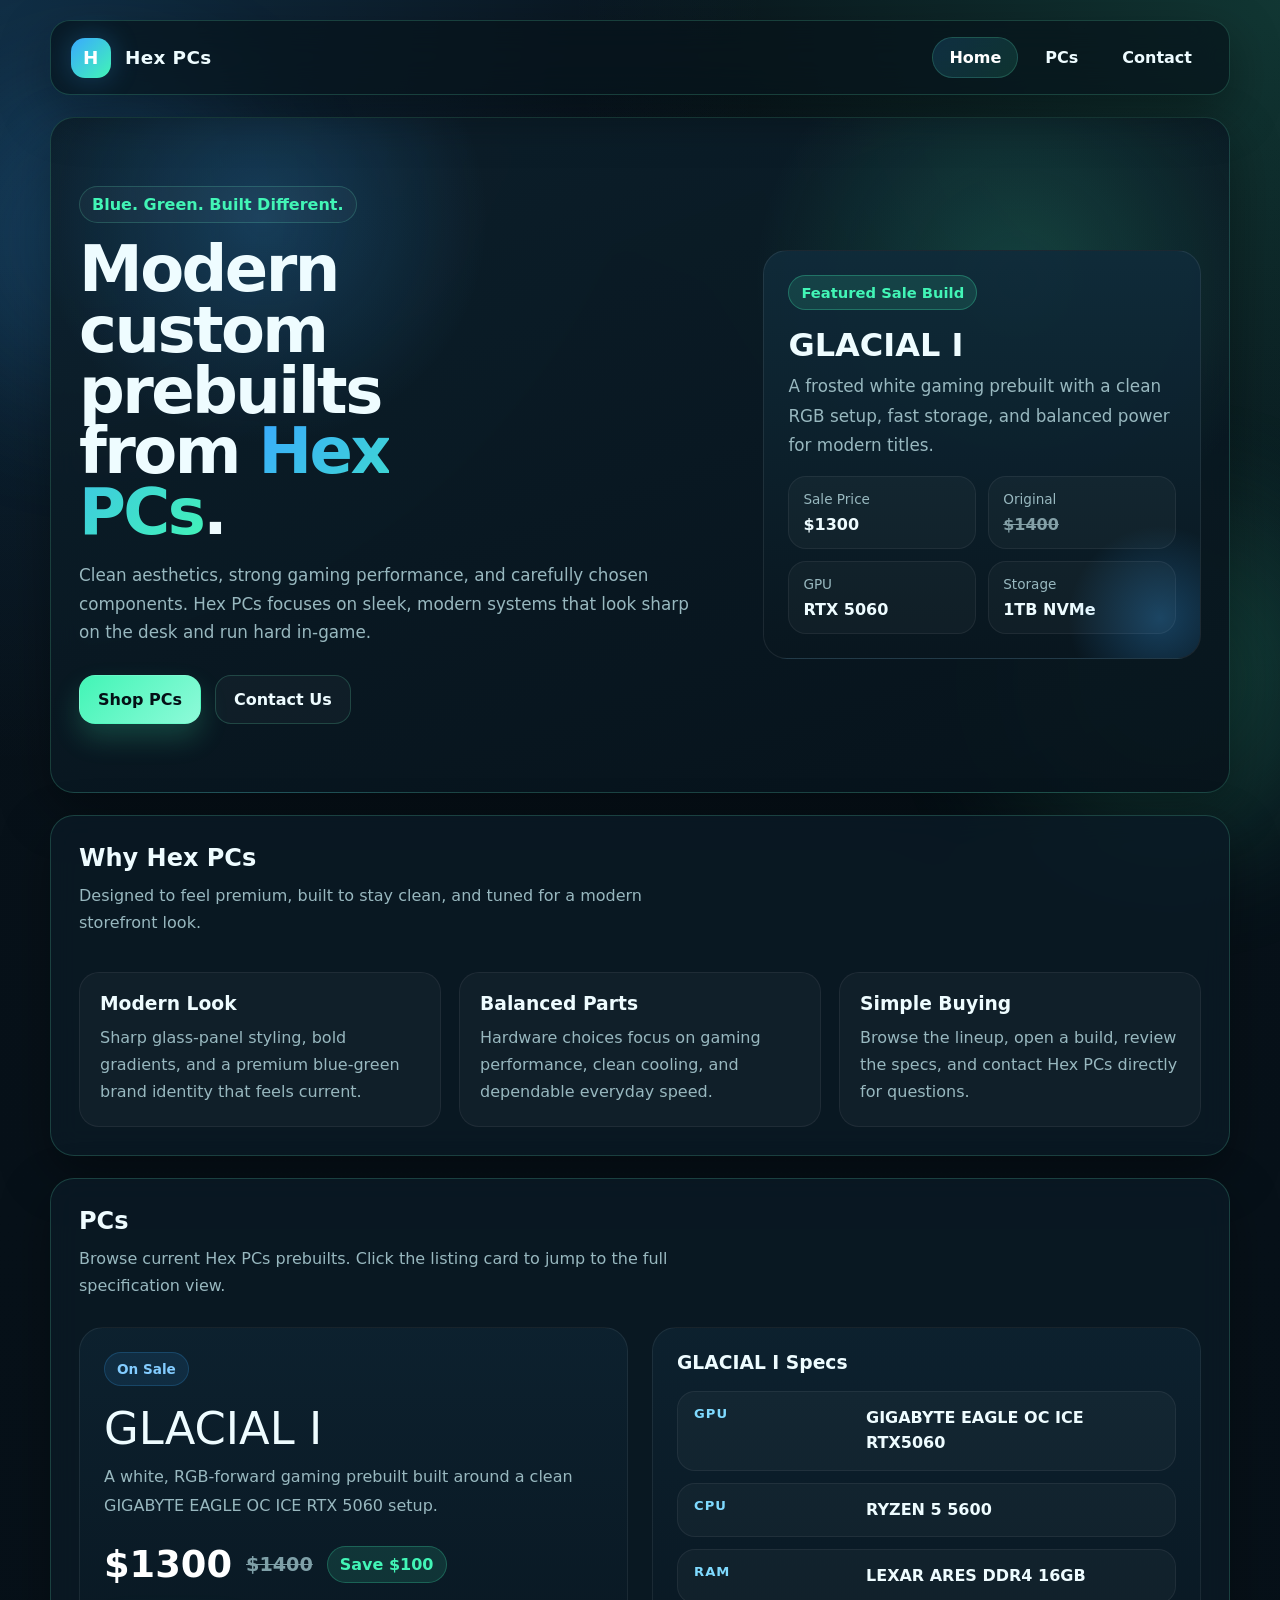
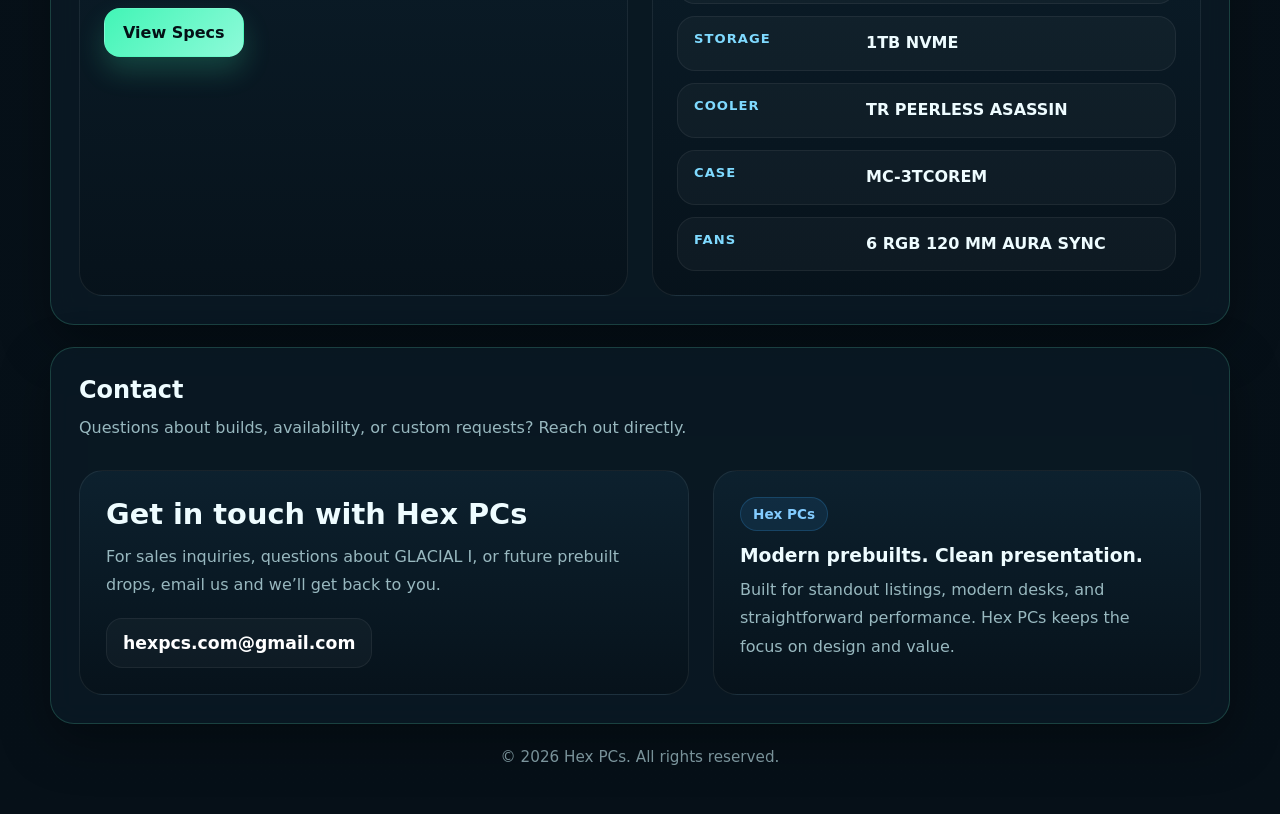
==== index.html @ e0c4b0c6 "Rename hexpcs-website.html to index.html" ====
<!DOCTYPE html>
<html lang="en">
<head>
  <meta charset="UTF-8" />
  <meta name="viewport" content="width=device-width, initial-scale=1.0" />
  <title>Hex PCs</title>
  <style>
    :root {
      --bg: #07131b;
      --bg-2: #0b1f2b;
      --panel: rgba(10, 26, 37, 0.82);
      --panel-2: rgba(12, 35, 48, 0.92);
      --line: rgba(104, 255, 197, 0.18);
      --text: #eefcff;
      --muted: #98b8bf;
      --blue: #39a9ff;
      --green: #42f5b6;
      --blue-2: #1e6fff;
      --shadow: 0 18px 50px rgba(0, 0, 0, 0.35);
      --radius: 24px;
    }

    * { box-sizing: border-box; }
    html { scroll-behavior: smooth; }
    body {
      margin: 0;
      font-family: Inter, ui-sans-serif, system-ui, -apple-system, BlinkMacSystemFont, "Segoe UI", sans-serif;
      background:
        radial-gradient(circle at top left, rgba(57,169,255,0.18), transparent 28%),
        radial-gradient(circle at top right, rgba(66,245,182,0.16), transparent 26%),
        linear-gradient(180deg, #08121a 0%, #061018 100%);
      color: var(--text);
      min-height: 100vh;
    }

    .orb {
      position: fixed;
      inset: auto;
      width: 320px;
      height: 320px;
      border-radius: 50%;
      filter: blur(70px);
      opacity: .18;
      pointer-events: none;
      z-index: 0;
    }
    .orb.one { top: 80px; left: -60px; background: var(--blue); }
    .orb.two { bottom: 60px; right: -50px; background: var(--green); }

    .shell {
      position: relative;
      z-index: 1;
      width: min(1180px, calc(100% - 32px));
      margin: 20px auto 40px;
    }

    .navbar {
      display: flex;
      align-items: center;
      justify-content: space-between;
      gap: 16px;
      padding: 16px 20px;
      border: 1px solid var(--line);
      background: rgba(7, 19, 27, 0.7);
      backdrop-filter: blur(16px);
      border-radius: 20px;
      box-shadow: var(--shadow);
      position: sticky;
      top: 16px;
      z-index: 5;
    }

    .brand {
      display: flex;
      align-items: center;
      gap: 14px;
      font-weight: 800;
      letter-spacing: 0.02em;
      font-size: 1.15rem;
    }

    .brand-badge {
      width: 40px;
      height: 40px;
      border-radius: 14px;
      display: grid;
      place-items: center;
      font-weight: 900;
      color: white;
      background: linear-gradient(135deg, var(--blue), var(--green));
      box-shadow: 0 0 28px rgba(57,169,255,0.28);
    }

    .nav-links {
      display: flex;
      gap: 10px;
      flex-wrap: wrap;
    }

    .nav-links a {
      text-decoration: none;
      color: var(--text);
      padding: 10px 16px;
      border-radius: 999px;
      border: 1px solid transparent;
      transition: .2s ease;
      font-weight: 600;
    }

    .nav-links a:hover,
    .nav-links a.active {
      background: linear-gradient(135deg, rgba(57,169,255,.16), rgba(66,245,182,.12));
      border-color: var(--line);
      color: white;
    }

    section {
      scroll-margin-top: 100px;
      margin-top: 22px;
      border: 1px solid var(--line);
      background: var(--panel);
      backdrop-filter: blur(14px);
      border-radius: var(--radius);
      box-shadow: var(--shadow);
      overflow: hidden;
    }

    .hero {
      position: relative;
      padding: 68px 28px;
      background:
        radial-gradient(circle at 18% 15%, rgba(57,169,255,0.22), transparent 20%),
        radial-gradient(circle at 82% 24%, rgba(66,245,182,0.18), transparent 24%),
        linear-gradient(160deg, rgba(13, 32, 44, 0.9), rgba(7, 19, 27, 0.92));
    }

    .hero-grid {
      display: grid;
      grid-template-columns: 1.2fr .8fr;
      gap: 28px;
      align-items: center;
    }

    .eyebrow {
      display: inline-flex;
      align-items: center;
      gap: 8px;
      padding: 8px 12px;
      border: 1px solid var(--line);
      border-radius: 999px;
      color: var(--green);
      font-weight: 700;
      background: rgba(255,255,255,0.03);
      margin-bottom: 16px;
    }

    h1, h2, h3 { margin: 0; }

    .hero h1 {
      font-size: clamp(2.3rem, 5vw, 4.6rem);
      line-height: 0.95;
      letter-spacing: -0.04em;
      max-width: 10ch;
    }

    .hero h1 span {
      background: linear-gradient(135deg, var(--blue), var(--green));
      -webkit-background-clip: text;
      -webkit-text-fill-color: transparent;
      background-clip: text;
      color: transparent;
    }

    .hero p {
      color: var(--muted);
      font-size: 1.05rem;
      line-height: 1.7;
      max-width: 58ch;
      margin: 18px 0 28px;
    }

    .hero-actions {
      display: flex;
      gap: 14px;
      flex-wrap: wrap;
    }

    .btn {
      display: inline-flex;
      align-items: center;
      justify-content: center;
      gap: 10px;
      text-decoration: none;
      font-weight: 700;
      border-radius: 16px;
      padding: 14px 18px;
      transition: transform .18s ease, box-shadow .18s ease, opacity .18s ease;
      border: 1px solid var(--line);
    }

    .btn:hover { transform: translateY(-2px); }
    .btn-primary {
      color: #041016;
      background: linear-gradient(135deg, var(--green), #8efad9);
      box-shadow: 0 14px 28px rgba(66,245,182,0.2);
    }
    .btn-secondary {
      color: var(--text);
      background: rgba(255,255,255,0.03);
    }

    .hero-card {
      position: relative;
      padding: 24px;
      border-radius: 24px;
      background: linear-gradient(180deg, rgba(16, 43, 58, 0.95), rgba(9, 22, 31, 0.95));
      border: 1px solid rgba(255,255,255,0.08);
      min-height: 330px;
      display: flex;
      flex-direction: column;
      justify-content: space-between;
      overflow: hidden;
    }

    .hero-card::before {
      content: "";
      position: absolute;
      inset: auto -60px -60px auto;
      width: 200px;
      height: 200px;
      border-radius: 50%;
      background: radial-gradient(circle, rgba(57,169,255,0.28), transparent 65%);
    }

    .price-chip {
      display: inline-flex;
      align-self: flex-start;
      padding: 8px 12px;
      border-radius: 999px;
      background: rgba(66,245,182,0.12);
      border: 1px solid rgba(66,245,182,0.28);
      color: var(--green);
      font-weight: 800;
      font-size: .92rem;
    }

    .stat-grid {
      display: grid;
      grid-template-columns: repeat(2, minmax(0, 1fr));
      gap: 12px;
      margin-top: 16px;
    }

    .stat {
      padding: 14px;
      border-radius: 18px;
      background: rgba(255,255,255,0.03);
      border: 1px solid rgba(255,255,255,0.06);
    }

    .stat-label {
      color: var(--muted);
      font-size: .85rem;
      margin-bottom: 8px;
    }

    .stat-value {
      font-size: 1rem;
      font-weight: 800;
    }

    .section-head {
      display: flex;
      align-items: end;
      justify-content: space-between;
      gap: 16px;
      padding: 28px 28px 0;
    }

    .section-head p {
      color: var(--muted);
      margin: 10px 0 0;
      max-width: 60ch;
      line-height: 1.7;
    }

    .content-pad { padding: 28px; }

    .cards {
      display: grid;
      grid-template-columns: repeat(3, minmax(0, 1fr));
      gap: 18px;
      margin-top: 8px;
    }

    .mini-card {
      padding: 20px;
      border-radius: 20px;
      background: rgba(255,255,255,0.03);
      border: 1px solid rgba(255,255,255,0.06);
    }

    .mini-card h3 { margin-bottom: 10px; }
    .mini-card p { margin: 0; color: var(--muted); line-height: 1.7; }

    .product-grid {
      display: grid;
      grid-template-columns: 1fr 1fr;
      gap: 24px;
      align-items: stretch;
    }

    .product-card,
    .detail-card {
      border-radius: 24px;
      padding: 24px;
      background: linear-gradient(180deg, rgba(13, 34, 47, 0.96), rgba(7, 19, 27, 0.96));
      border: 1px solid rgba(255,255,255,0.07);
      min-height: 100%;
    }

    .tag {
      display: inline-flex;
      align-items: center;
      gap: 8px;
      padding: 8px 12px;
      background: rgba(57,169,255,.1);
      color: #83ccff;
      border: 1px solid rgba(57,169,255,.2);
      border-radius: 999px;
      font-size: .85rem;
      font-weight: 700;
      margin-bottom: 16px;
    }

    .product-name {
      font-size: clamp(1.8rem, 4vw, 2.8rem);
      margin-bottom: 8px;
    }

    .price-row {
      display: flex;
      align-items: center;
      gap: 14px;
      margin: 18px 0 22px;
      flex-wrap: wrap;
    }

    .sale-price {
      font-size: 2.3rem;
      font-weight: 900;
      color: white;
    }

    .old-price {
      color: #7fa0a8;
      text-decoration: line-through;
      font-size: 1.2rem;
      font-weight: 700;
    }

    .save-pill {
      padding: 8px 12px;
      border-radius: 999px;
      background: rgba(66,245,182,0.12);
      color: var(--green);
      font-weight: 800;
      border: 1px solid rgba(66,245,182,0.24);
    }

    .product-copy {
      color: var(--muted);
      line-height: 1.8;
      margin: 0 0 22px;
    }

    .detail-card h3 { margin-bottom: 18px; }

    .spec-list {
      list-style: none;
      margin: 0;
      padding: 0;
      display: grid;
      gap: 12px;
    }

    .spec-list li {
      display: grid;
      grid-template-columns: 160px 1fr;
      gap: 12px;
      padding: 14px 16px;
      border-radius: 18px;
      background: rgba(255,255,255,0.03);
      border: 1px solid rgba(255,255,255,0.06);
      align-items: start;
    }

    .spec-key {
      font-size: .82rem;
      font-weight: 800;
      letter-spacing: .08em;
      text-transform: uppercase;
      color: #7fdaff;
    }

    .spec-value {
      font-weight: 700;
      line-height: 1.55;
    }

    .contact-wrap {
      display: grid;
      grid-template-columns: 1fr .8fr;
      gap: 24px;
      align-items: stretch;
    }

    .contact-box,
    .contact-card {
      padding: 26px;
      border-radius: 24px;
      background: linear-gradient(180deg, rgba(13, 34, 47, 0.96), rgba(7, 19, 27, 0.96));
      border: 1px solid rgba(255,255,255,0.07);
    }

    .email-link {
      display: inline-flex;
      align-items: center;
      gap: 12px;
      margin-top: 18px;
      text-decoration: none;
      color: white;
      font-size: 1.08rem;
      font-weight: 800;
      padding: 14px 16px;
      border-radius: 16px;
      background: rgba(255,255,255,0.03);
      border: 1px solid rgba(255,255,255,0.06);
    }

    .footer {
      text-align: center;
      color: #86a2aa;
      padding: 24px 8px 8px;
      font-size: .95rem;
    }

    @media (max-width: 920px) {
      .hero-grid,
      .product-grid,
      .contact-wrap,
      .cards {
        grid-template-columns: 1fr;
      }
      .spec-list li { grid-template-columns: 1fr; }
    }

    @media (max-width: 640px) {
      .shell { width: min(100% - 20px, 1180px); }
      .navbar { padding: 14px; }
      .hero, .content-pad { padding: 22px; }
      .section-head { padding: 22px 22px 0; }
      .hero h1 { max-width: none; }
      .sale-price { font-size: 2rem; }
      .nav-links { width: 100%; }
    }
  </style>
</head>
<body>
  <div class="orb one"></div>
  <div class="orb two"></div>

  <div class="shell">
    <nav class="navbar">
      <div class="brand">
        <div class="brand-badge">H</div>
        <div>Hex PCs</div>
      </div>
      <div class="nav-links">
        <a href="#home" class="active">Home</a>
        <a href="#pcs">PCs</a>
        <a href="#contact">Contact</a>
      </div>
    </nav>

    <section id="home" class="hero">
      <div class="hero-grid">
        <div>
          <div class="eyebrow">Blue. Green. Built Different.</div>
          <h1>Modern custom prebuilts from <span>Hex PCs</span>.</h1>
          <p>
            Clean aesthetics, strong gaming performance, and carefully chosen components.
            Hex PCs focuses on sleek, modern systems that look sharp on the desk and run hard in-game.
          </p>
          <div class="hero-actions">
            <a class="btn btn-primary" href="#pcs">Shop PCs</a>
            <a class="btn btn-secondary" href="#contact">Contact Us</a>
          </div>
        </div>

        <div class="hero-card">
          <div>
            <div class="price-chip">Featured Sale Build</div>
            <h2 style="font-size: 2rem; margin: 16px 0 8px;">GLACIAL I</h2>
            <p style="margin:0; color: var(--muted); line-height: 1.75;">
              A frosted white gaming prebuilt with a clean RGB setup, fast storage, and balanced power for modern titles.
            </p>
          </div>
          <div>
            <div class="stat-grid">
              <div class="stat">
                <div class="stat-label">Sale Price</div>
                <div class="stat-value">$1300</div>
              </div>
              <div class="stat">
                <div class="stat-label">Original</div>
                <div class="stat-value" style="text-decoration: line-through; color: #84a0a7;">$1400</div>
              </div>
              <div class="stat">
                <div class="stat-label">GPU</div>
                <div class="stat-value">RTX 5060</div>
              </div>
              <div class="stat">
                <div class="stat-label">Storage</div>
                <div class="stat-value">1TB NVMe</div>
              </div>
            </div>
          </div>
        </div>
      </div>
    </section>

    <section>
      <div class="section-head">
        <div>
          <h2>Why Hex PCs</h2>
          <p>Designed to feel premium, built to stay clean, and tuned for a modern storefront look.</p>
        </div>
      </div>
      <div class="content-pad">
        <div class="cards">
          <div class="mini-card">
            <h3>Modern Look</h3>
            <p>Sharp glass-panel styling, bold gradients, and a premium blue-green brand identity that feels current.</p>
          </div>
          <div class="mini-card">
            <h3>Balanced Parts</h3>
            <p>Hardware choices focus on gaming performance, clean cooling, and dependable everyday speed.</p>
          </div>
          <div class="mini-card">
            <h3>Simple Buying</h3>
            <p>Browse the lineup, open a build, review the specs, and contact Hex PCs directly for questions.</p>
          </div>
        </div>
      </div>
    </section>

    <section id="pcs">
      <div class="section-head">
        <div>
          <h2>PCs</h2>
          <p>Browse current Hex PCs prebuilts. Click the listing card to jump to the full specification view.</p>
        </div>
      </div>
      <div class="content-pad">
        <div class="product-grid">
          <div class="product-card">
            <div class="tag">On Sale</div>
            <div class="product-name">GLACIAL I</div>
            <p class="product-copy">
              A white, RGB-forward gaming prebuilt built around a clean GIGABYTE EAGLE OC ICE RTX 5060 setup.
            </p>
            <div class="price-row">
              <div class="sale-price">$1300</div>
              <div class="old-price">$1400</div>
              <div class="save-pill">Save $100</div>
            </div>
            <a class="btn btn-primary" href="#glacial-specs">View Specs</a>
          </div>

          <div class="detail-card" id="glacial-specs">
            <h3>GLACIAL I Specs</h3>
            <ul class="spec-list">
              <li>
                <div class="spec-key">GPU</div>
                <div class="spec-value">GIGABYTE EAGLE OC ICE RTX5060</div>
              </li>
              <li>
                <div class="spec-key">CPU</div>
                <div class="spec-value">RYZEN 5 5600</div>
              </li>
              <li>
                <div class="spec-key">RAM</div>
                <div class="spec-value">LEXAR ARES DDR4 16GB</div>
              </li>
              <li>
                <div class="spec-key">Storage</div>
                <div class="spec-value">1TB NVME</div>
              </li>
              <li>
                <div class="spec-key">Cooler</div>
                <div class="spec-value">TR PEERLESS ASASSIN</div>
              </li>
              <li>
                <div class="spec-key">Case</div>
                <div class="spec-value">MC-3TCOREM</div>
              </li>
              <li>
                <div class="spec-key">Fans</div>
                <div class="spec-value">6 RGB 120 MM AURA SYNC</div>
              </li>
            </ul>
          </div>
        </div>
      </div>
    </section>

    <section id="contact">
      <div class="section-head">
        <div>
          <h2>Contact</h2>
          <p>Questions about builds, availability, or custom requests? Reach out directly.</p>
        </div>
      </div>
      <div class="content-pad">
        <div class="contact-wrap">
          <div class="contact-box">
            <h3 style="font-size: 1.8rem; margin-bottom: 12px;">Get in touch with Hex PCs</h3>
            <p style="color: var(--muted); line-height: 1.8; margin: 0; max-width: 56ch;">
              For sales inquiries, questions about GLACIAL I, or future prebuilt drops, email us and we’ll get back to you.
            </p>
            <a class="email-link" href="mailto:hexpcs.com@gmail.com">hexpcs.com@gmail.com</a>
          </div>
          <div class="contact-card">
            <div class="tag" style="margin-bottom: 14px;">Hex PCs</div>
            <h3 style="margin-bottom: 10px;">Modern prebuilts. Clean presentation.</h3>
            <p style="color: var(--muted); line-height: 1.8; margin: 0;">
              Built for standout listings, modern desks, and straightforward performance. Hex PCs keeps the focus on design and value.
            </p>
          </div>
        </div>
      </div>
    </section>

    <div class="footer">© 2026 Hex PCs. All rights reserved.</div>
  </div>

  <script>
    const links = document.querySelectorAll('.nav-links a');
    const sections = [...document.querySelectorAll('section[id]')];

    const setActive = () => {
      const y = window.scrollY + 140;
      let current = sections[0]?.id;
      for (const section of sections) {
        if (y >= section.offsetTop) current = section.id;
      }
      links.forEach(link => {
        link.classList.toggle('active', link.getAttribute('href') === `#${current}`);
      });
    };

    window.addEventListener('scroll', setActive);
    setActive();
  </script>
</body>
</html>
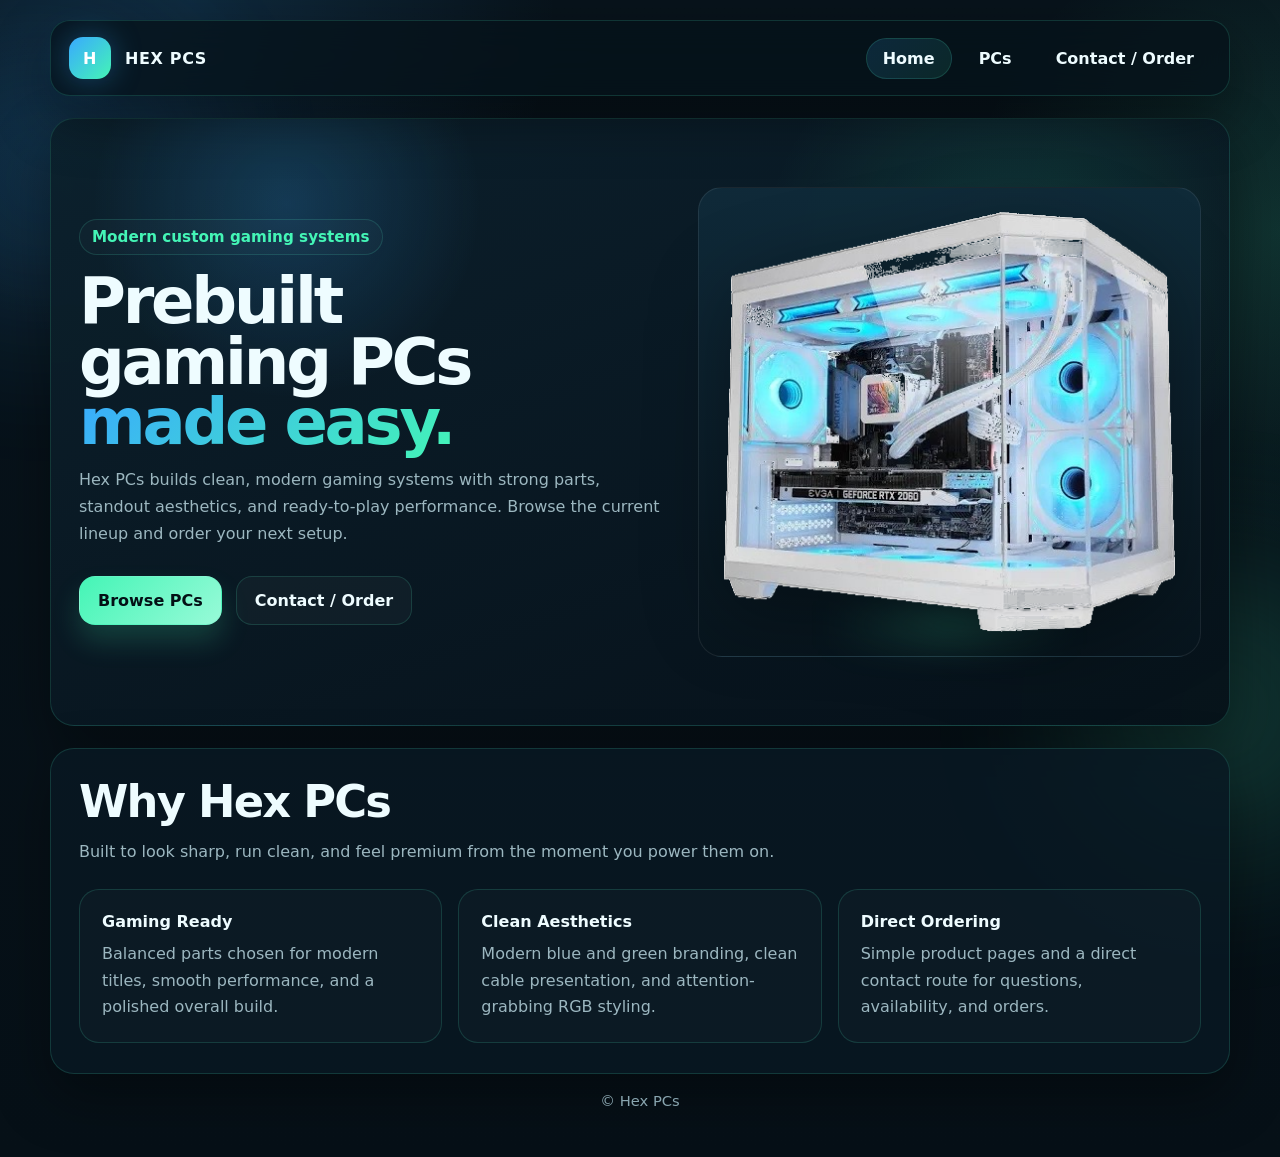
==== commit c8bbaa11: "Added full website" ====
--- a/index.html
+++ b/index.html
@@ -3,665 +3,62 @@
 <head>
   <meta charset="UTF-8" />
   <meta name="viewport" content="width=device-width, initial-scale=1.0" />
-  <title>Hex PCs</title>
-  <style>
-    :root {
-      --bg: #07131b;
-      --bg-2: #0b1f2b;
-      --panel: rgba(10, 26, 37, 0.82);
-      --panel-2: rgba(12, 35, 48, 0.92);
-      --line: rgba(104, 255, 197, 0.18);
-      --text: #eefcff;
-      --muted: #98b8bf;
-      --blue: #39a9ff;
-      --green: #42f5b6;
-      --blue-2: #1e6fff;
-      --shadow: 0 18px 50px rgba(0, 0, 0, 0.35);
-      --radius: 24px;
-    }
-
-    * { box-sizing: border-box; }
-    html { scroll-behavior: smooth; }
-    body {
-      margin: 0;
-      font-family: Inter, ui-sans-serif, system-ui, -apple-system, BlinkMacSystemFont, "Segoe UI", sans-serif;
-      background:
-        radial-gradient(circle at top left, rgba(57,169,255,0.18), transparent 28%),
-        radial-gradient(circle at top right, rgba(66,245,182,0.16), transparent 26%),
-        linear-gradient(180deg, #08121a 0%, #061018 100%);
-      color: var(--text);
-      min-height: 100vh;
-    }
-
-    .orb {
-      position: fixed;
-      inset: auto;
-      width: 320px;
-      height: 320px;
-      border-radius: 50%;
-      filter: blur(70px);
-      opacity: .18;
-      pointer-events: none;
-      z-index: 0;
-    }
-    .orb.one { top: 80px; left: -60px; background: var(--blue); }
-    .orb.two { bottom: 60px; right: -50px; background: var(--green); }
-
-    .shell {
-      position: relative;
-      z-index: 1;
-      width: min(1180px, calc(100% - 32px));
-      margin: 20px auto 40px;
-    }
-
-    .navbar {
-      display: flex;
-      align-items: center;
-      justify-content: space-between;
-      gap: 16px;
-      padding: 16px 20px;
-      border: 1px solid var(--line);
-      background: rgba(7, 19, 27, 0.7);
-      backdrop-filter: blur(16px);
-      border-radius: 20px;
-      box-shadow: var(--shadow);
-      position: sticky;
-      top: 16px;
-      z-index: 5;
-    }
-
-    .brand {
-      display: flex;
-      align-items: center;
-      gap: 14px;
-      font-weight: 800;
-      letter-spacing: 0.02em;
-      font-size: 1.15rem;
-    }
-
-    .brand-badge {
-      width: 40px;
-      height: 40px;
-      border-radius: 14px;
-      display: grid;
-      place-items: center;
-      font-weight: 900;
-      color: white;
-      background: linear-gradient(135deg, var(--blue), var(--green));
-      box-shadow: 0 0 28px rgba(57,169,255,0.28);
-    }
-
-    .nav-links {
-      display: flex;
-      gap: 10px;
-      flex-wrap: wrap;
-    }
-
-    .nav-links a {
-      text-decoration: none;
-      color: var(--text);
-      padding: 10px 16px;
-      border-radius: 999px;
-      border: 1px solid transparent;
-      transition: .2s ease;
-      font-weight: 600;
-    }
-
-    .nav-links a:hover,
-    .nav-links a.active {
-      background: linear-gradient(135deg, rgba(57,169,255,.16), rgba(66,245,182,.12));
-      border-color: var(--line);
-      color: white;
-    }
-
-    section {
-      scroll-margin-top: 100px;
-      margin-top: 22px;
-      border: 1px solid var(--line);
-      background: var(--panel);
-      backdrop-filter: blur(14px);
-      border-radius: var(--radius);
-      box-shadow: var(--shadow);
-      overflow: hidden;
-    }
-
-    .hero {
-      position: relative;
-      padding: 68px 28px;
-      background:
-        radial-gradient(circle at 18% 15%, rgba(57,169,255,0.22), transparent 20%),
-        radial-gradient(circle at 82% 24%, rgba(66,245,182,0.18), transparent 24%),
-        linear-gradient(160deg, rgba(13, 32, 44, 0.9), rgba(7, 19, 27, 0.92));
-    }
-
-    .hero-grid {
-      display: grid;
-      grid-template-columns: 1.2fr .8fr;
-      gap: 28px;
-      align-items: center;
-    }
-
-    .eyebrow {
-      display: inline-flex;
-      align-items: center;
-      gap: 8px;
-      padding: 8px 12px;
-      border: 1px solid var(--line);
-      border-radius: 999px;
-      color: var(--green);
-      font-weight: 700;
-      background: rgba(255,255,255,0.03);
-      margin-bottom: 16px;
-    }
-
-    h1, h2, h3 { margin: 0; }
-
-    .hero h1 {
-      font-size: clamp(2.3rem, 5vw, 4.6rem);
-      line-height: 0.95;
-      letter-spacing: -0.04em;
-      max-width: 10ch;
-    }
-
-    .hero h1 span {
-      background: linear-gradient(135deg, var(--blue), var(--green));
-      -webkit-background-clip: text;
-      -webkit-text-fill-color: transparent;
-      background-clip: text;
-      color: transparent;
-    }
-
-    .hero p {
-      color: var(--muted);
-      font-size: 1.05rem;
-      line-height: 1.7;
-      max-width: 58ch;
-      margin: 18px 0 28px;
-    }
-
-    .hero-actions {
-      display: flex;
-      gap: 14px;
-      flex-wrap: wrap;
-    }
-
-    .btn {
-      display: inline-flex;
-      align-items: center;
-      justify-content: center;
-      gap: 10px;
-      text-decoration: none;
-      font-weight: 700;
-      border-radius: 16px;
-      padding: 14px 18px;
-      transition: transform .18s ease, box-shadow .18s ease, opacity .18s ease;
-      border: 1px solid var(--line);
-    }
-
-    .btn:hover { transform: translateY(-2px); }
-    .btn-primary {
-      color: #041016;
-      background: linear-gradient(135deg, var(--green), #8efad9);
-      box-shadow: 0 14px 28px rgba(66,245,182,0.2);
-    }
-    .btn-secondary {
-      color: var(--text);
-      background: rgba(255,255,255,0.03);
-    }
-
-    .hero-card {
-      position: relative;
-      padding: 24px;
-      border-radius: 24px;
-      background: linear-gradient(180deg, rgba(16, 43, 58, 0.95), rgba(9, 22, 31, 0.95));
-      border: 1px solid rgba(255,255,255,0.08);
-      min-height: 330px;
-      display: flex;
-      flex-direction: column;
-      justify-content: space-between;
-      overflow: hidden;
-    }
-
-    .hero-card::before {
-      content: "";
-      position: absolute;
-      inset: auto -60px -60px auto;
-      width: 200px;
-      height: 200px;
-      border-radius: 50%;
-      background: radial-gradient(circle, rgba(57,169,255,0.28), transparent 65%);
-    }
-
-    .price-chip {
-      display: inline-flex;
-      align-self: flex-start;
-      padding: 8px 12px;
-      border-radius: 999px;
-      background: rgba(66,245,182,0.12);
-      border: 1px solid rgba(66,245,182,0.28);
-      color: var(--green);
-      font-weight: 800;
-      font-size: .92rem;
-    }
-
-    .stat-grid {
-      display: grid;
-      grid-template-columns: repeat(2, minmax(0, 1fr));
-      gap: 12px;
-      margin-top: 16px;
-    }
-
-    .stat {
-      padding: 14px;
-      border-radius: 18px;
-      background: rgba(255,255,255,0.03);
-      border: 1px solid rgba(255,255,255,0.06);
-    }
-
-    .stat-label {
-      color: var(--muted);
-      font-size: .85rem;
-      margin-bottom: 8px;
-    }
-
-    .stat-value {
-      font-size: 1rem;
-      font-weight: 800;
-    }
-
-    .section-head {
-      display: flex;
-      align-items: end;
-      justify-content: space-between;
-      gap: 16px;
-      padding: 28px 28px 0;
-    }
-
-    .section-head p {
-      color: var(--muted);
-      margin: 10px 0 0;
-      max-width: 60ch;
-      line-height: 1.7;
-    }
-
-    .content-pad { padding: 28px; }
-
-    .cards {
-      display: grid;
-      grid-template-columns: repeat(3, minmax(0, 1fr));
-      gap: 18px;
-      margin-top: 8px;
-    }
-
-    .mini-card {
-      padding: 20px;
-      border-radius: 20px;
-      background: rgba(255,255,255,0.03);
-      border: 1px solid rgba(255,255,255,0.06);
-    }
-
-    .mini-card h3 { margin-bottom: 10px; }
-    .mini-card p { margin: 0; color: var(--muted); line-height: 1.7; }
-
-    .product-grid {
-      display: grid;
-      grid-template-columns: 1fr 1fr;
-      gap: 24px;
-      align-items: stretch;
-    }
-
-    .product-card,
-    .detail-card {
-      border-radius: 24px;
-      padding: 24px;
-      background: linear-gradient(180deg, rgba(13, 34, 47, 0.96), rgba(7, 19, 27, 0.96));
-      border: 1px solid rgba(255,255,255,0.07);
-      min-height: 100%;
-    }
-
-    .tag {
-      display: inline-flex;
-      align-items: center;
-      gap: 8px;
-      padding: 8px 12px;
-      background: rgba(57,169,255,.1);
-      color: #83ccff;
-      border: 1px solid rgba(57,169,255,.2);
-      border-radius: 999px;
-      font-size: .85rem;
-      font-weight: 700;
-      margin-bottom: 16px;
-    }
-
-    .product-name {
-      font-size: clamp(1.8rem, 4vw, 2.8rem);
-      margin-bottom: 8px;
-    }
-
-    .price-row {
-      display: flex;
-      align-items: center;
-      gap: 14px;
-      margin: 18px 0 22px;
-      flex-wrap: wrap;
-    }
-
-    .sale-price {
-      font-size: 2.3rem;
-      font-weight: 900;
-      color: white;
-    }
-
-    .old-price {
-      color: #7fa0a8;
-      text-decoration: line-through;
-      font-size: 1.2rem;
-      font-weight: 700;
-    }
-
-    .save-pill {
-      padding: 8px 12px;
-      border-radius: 999px;
-      background: rgba(66,245,182,0.12);
-      color: var(--green);
-      font-weight: 800;
-      border: 1px solid rgba(66,245,182,0.24);
-    }
-
-    .product-copy {
-      color: var(--muted);
-      line-height: 1.8;
-      margin: 0 0 22px;
-    }
-
-    .detail-card h3 { margin-bottom: 18px; }
-
-    .spec-list {
-      list-style: none;
-      margin: 0;
-      padding: 0;
-      display: grid;
-      gap: 12px;
-    }
-
-    .spec-list li {
-      display: grid;
-      grid-template-columns: 160px 1fr;
-      gap: 12px;
-      padding: 14px 16px;
-      border-radius: 18px;
-      background: rgba(255,255,255,0.03);
-      border: 1px solid rgba(255,255,255,0.06);
-      align-items: start;
-    }
-
-    .spec-key {
-      font-size: .82rem;
-      font-weight: 800;
-      letter-spacing: .08em;
-      text-transform: uppercase;
-      color: #7fdaff;
-    }
-
-    .spec-value {
-      font-weight: 700;
-      line-height: 1.55;
-    }
-
-    .contact-wrap {
-      display: grid;
-      grid-template-columns: 1fr .8fr;
-      gap: 24px;
-      align-items: stretch;
-    }
-
-    .contact-box,
-    .contact-card {
-      padding: 26px;
-      border-radius: 24px;
-      background: linear-gradient(180deg, rgba(13, 34, 47, 0.96), rgba(7, 19, 27, 0.96));
-      border: 1px solid rgba(255,255,255,0.07);
-    }
-
-    .email-link {
-      display: inline-flex;
-      align-items: center;
-      gap: 12px;
-      margin-top: 18px;
-      text-decoration: none;
-      color: white;
-      font-size: 1.08rem;
-      font-weight: 800;
-      padding: 14px 16px;
-      border-radius: 16px;
-      background: rgba(255,255,255,0.03);
-      border: 1px solid rgba(255,255,255,0.06);
-    }
-
-    .footer {
-      text-align: center;
-      color: #86a2aa;
-      padding: 24px 8px 8px;
-      font-size: .95rem;
-    }
-
-    @media (max-width: 920px) {
-      .hero-grid,
-      .product-grid,
-      .contact-wrap,
-      .cards {
-        grid-template-columns: 1fr;
-      }
-      .spec-list li { grid-template-columns: 1fr; }
-    }
-
-    @media (max-width: 640px) {
-      .shell { width: min(100% - 20px, 1180px); }
-      .navbar { padding: 14px; }
-      .hero, .content-pad { padding: 22px; }
-      .section-head { padding: 22px 22px 0; }
-      .hero h1 { max-width: none; }
-      .sale-price { font-size: 2rem; }
-      .nav-links { width: 100%; }
-    }
-  </style>
+  <title>Hex PCs | Home</title>
+  <link rel="stylesheet" href="styles.css" />
 </head>
 <body>
-  <div class="orb one"></div>
-  <div class="orb two"></div>
-
-  <div class="shell">
+  <div class="container">
     <nav class="navbar">
-      <div class="brand">
-        <div class="brand-badge">H</div>
-        <div>Hex PCs</div>
-      </div>
+      <a class="brand" href="index.html"><span class="logo">H</span><span>HEX PCS</span></a>
       <div class="nav-links">
-        <a href="#home" class="active">Home</a>
-        <a href="#pcs">PCs</a>
-        <a href="#contact">Contact</a>
+        <a class="active" href="index.html">Home</a>
+        <a href="pcs.html">PCs</a>
+        <a href="contact.html">Contact / Order</a>
       </div>
     </nav>
 
-    <section id="home" class="hero">
+    <section class="panel hero">
       <div class="hero-grid">
         <div>
-          <div class="eyebrow">Blue. Green. Built Different.</div>
-          <h1>Modern custom prebuilts from <span>Hex PCs</span>.</h1>
+          <div class="eyebrow">Modern custom gaming systems</div>
+          <h1>Prebuilt gaming PCs <span>made easy.</span></h1>
           <p>
-            Clean aesthetics, strong gaming performance, and carefully chosen components.
-            Hex PCs focuses on sleek, modern systems that look sharp on the desk and run hard in-game.
+            Hex PCs builds clean, modern gaming systems with strong parts, standout aesthetics,
+            and ready-to-play performance. Browse the current lineup and order your next setup.
           </p>
-          <div class="hero-actions">
-            <a class="btn btn-primary" href="#pcs">Shop PCs</a>
-            <a class="btn btn-secondary" href="#contact">Contact Us</a>
+          <div class="button-row">
+            <a class="btn btn-primary" href="pcs.html">Browse PCs</a>
+            <a class="btn btn-secondary" href="contact.html">Contact / Order</a>
           </div>
         </div>
-
-        <div class="hero-card">
-          <div>
-            <div class="price-chip">Featured Sale Build</div>
-            <h2 style="font-size: 2rem; margin: 16px 0 8px;">GLACIAL I</h2>
-            <p style="margin:0; color: var(--muted); line-height: 1.75;">
-              A frosted white gaming prebuilt with a clean RGB setup, fast storage, and balanced power for modern titles.
-            </p>
-          </div>
-          <div>
-            <div class="stat-grid">
-              <div class="stat">
-                <div class="stat-label">Sale Price</div>
-                <div class="stat-value">$1300</div>
-              </div>
-              <div class="stat">
-                <div class="stat-label">Original</div>
-                <div class="stat-value" style="text-decoration: line-through; color: #84a0a7;">$1400</div>
-              </div>
-              <div class="stat">
-                <div class="stat-label">GPU</div>
-                <div class="stat-value">RTX 5060</div>
-              </div>
-              <div class="stat">
-                <div class="stat-label">Storage</div>
-                <div class="stat-value">1TB NVMe</div>
-              </div>
-            </div>
-          </div>
+        <div class="hero-visual">
+          <img src="glacial-i-cutout.png" alt="Hex PCs GLACIAL I" />
         </div>
       </div>
     </section>
 
-    <section>
+    <section class="panel">
       <div class="section-head">
-        <div>
-          <h2>Why Hex PCs</h2>
-          <p>Designed to feel premium, built to stay clean, and tuned for a modern storefront look.</p>
+        <h2>Why Hex PCs</h2>
+        <p>Built to look sharp, run clean, and feel premium from the moment you power them on.</p>
+      </div>
+      <div class="stats">
+        <div class="stat">
+          <h3>Gaming Ready</h3>
+          <p>Balanced parts chosen for modern titles, smooth performance, and a polished overall build.</p>
         </div>
-      </div>
-      <div class="content-pad">
-        <div class="cards">
-          <div class="mini-card">
-            <h3>Modern Look</h3>
-            <p>Sharp glass-panel styling, bold gradients, and a premium blue-green brand identity that feels current.</p>
-          </div>
-          <div class="mini-card">
-            <h3>Balanced Parts</h3>
-            <p>Hardware choices focus on gaming performance, clean cooling, and dependable everyday speed.</p>
-          </div>
-          <div class="mini-card">
-            <h3>Simple Buying</h3>
-            <p>Browse the lineup, open a build, review the specs, and contact Hex PCs directly for questions.</p>
-          </div>
+        <div class="stat">
+          <h3>Clean Aesthetics</h3>
+          <p>Modern blue and green branding, clean cable presentation, and attention-grabbing RGB styling.</p>
+        </div>
+        <div class="stat">
+          <h3>Direct Ordering</h3>
+          <p>Simple product pages and a direct contact route for questions, availability, and orders.</p>
         </div>
       </div>
     </section>
 
-    <section id="pcs">
-      <div class="section-head">
-        <div>
-          <h2>PCs</h2>
-          <p>Browse current Hex PCs prebuilts. Click the listing card to jump to the full specification view.</p>
-        </div>
-      </div>
-      <div class="content-pad">
-        <div class="product-grid">
-          <div class="product-card">
-            <div class="tag">On Sale</div>
-            <div class="product-name">GLACIAL I</div>
-            <p class="product-copy">
-              A white, RGB-forward gaming prebuilt built around a clean GIGABYTE EAGLE OC ICE RTX 5060 setup.
-            </p>
-            <div class="price-row">
-              <div class="sale-price">$1300</div>
-              <div class="old-price">$1400</div>
-              <div class="save-pill">Save $100</div>
-            </div>
-            <a class="btn btn-primary" href="#glacial-specs">View Specs</a>
-          </div>
-
-          <div class="detail-card" id="glacial-specs">
-            <h3>GLACIAL I Specs</h3>
-            <ul class="spec-list">
-              <li>
-                <div class="spec-key">GPU</div>
-                <div class="spec-value">GIGABYTE EAGLE OC ICE RTX5060</div>
-              </li>
-              <li>
-                <div class="spec-key">CPU</div>
-                <div class="spec-value">RYZEN 5 5600</div>
-              </li>
-              <li>
-                <div class="spec-key">RAM</div>
-                <div class="spec-value">LEXAR ARES DDR4 16GB</div>
-              </li>
-              <li>
-                <div class="spec-key">Storage</div>
-                <div class="spec-value">1TB NVME</div>
-              </li>
-              <li>
-                <div class="spec-key">Cooler</div>
-                <div class="spec-value">TR PEERLESS ASASSIN</div>
-              </li>
-              <li>
-                <div class="spec-key">Case</div>
-                <div class="spec-value">MC-3TCOREM</div>
-              </li>
-              <li>
-                <div class="spec-key">Fans</div>
-                <div class="spec-value">6 RGB 120 MM AURA SYNC</div>
-              </li>
-            </ul>
-          </div>
-        </div>
-      </div>
-    </section>
-
-    <section id="contact">
-      <div class="section-head">
-        <div>
-          <h2>Contact</h2>
-          <p>Questions about builds, availability, or custom requests? Reach out directly.</p>
-        </div>
-      </div>
-      <div class="content-pad">
-        <div class="contact-wrap">
-          <div class="contact-box">
-            <h3 style="font-size: 1.8rem; margin-bottom: 12px;">Get in touch with Hex PCs</h3>
-            <p style="color: var(--muted); line-height: 1.8; margin: 0; max-width: 56ch;">
-              For sales inquiries, questions about GLACIAL I, or future prebuilt drops, email us and we’ll get back to you.
-            </p>
-            <a class="email-link" href="mailto:hexpcs.com@gmail.com">hexpcs.com@gmail.com</a>
-          </div>
-          <div class="contact-card">
-            <div class="tag" style="margin-bottom: 14px;">Hex PCs</div>
-            <h3 style="margin-bottom: 10px;">Modern prebuilts. Clean presentation.</h3>
-            <p style="color: var(--muted); line-height: 1.8; margin: 0;">
-              Built for standout listings, modern desks, and straightforward performance. Hex PCs keeps the focus on design and value.
-            </p>
-          </div>
-        </div>
-      </div>
-    </section>
-
-    <div class="footer">© 2026 Hex PCs. All rights reserved.</div>
+    <div class="footer">© Hex PCs</div>
   </div>
-
-  <script>
-    const links = document.querySelectorAll('.nav-links a');
-    const sections = [...document.querySelectorAll('section[id]')];
-
-    const setActive = () => {
-      const y = window.scrollY + 140;
-      let current = sections[0]?.id;
-      for (const section of sections) {
-        if (y >= section.offsetTop) current = section.id;
-      }
-      links.forEach(link => {
-        link.classList.toggle('active', link.getAttribute('href') === `#${current}`);
-      });
-    };
-
-    window.addEventListener('scroll', setActive);
-    setActive();
-  </script>
 </body>
 </html>
--- a/styles.css
+++ b/styles.css
@@ -0,0 +1,374 @@
+:root {
+  --bg: #07141c;
+  --bg-2: #0b1f2b;
+  --panel: rgba(9, 25, 35, 0.84);
+  --panel-2: rgba(12, 34, 47, 0.92);
+  --line: rgba(74, 235, 189, 0.16);
+  --text: #eefcff;
+  --muted: #9cb7c0;
+  --blue: #39a9ff;
+  --green: #44f5b6;
+  --blue-2: #1f74ff;
+  --shadow: 0 22px 55px rgba(0, 0, 0, 0.36);
+  --radius: 24px;
+}
+* { box-sizing: border-box; }
+html, body { margin: 0; padding: 0; }
+body {
+  font-family: Inter, ui-sans-serif, system-ui, -apple-system, BlinkMacSystemFont, "Segoe UI", sans-serif;
+  color: var(--text);
+  min-height: 100vh;
+  background:
+    radial-gradient(circle at 15% 0%, rgba(57,169,255,0.15), transparent 23%),
+    radial-gradient(circle at 100% 20%, rgba(68,245,182,0.14), transparent 20%),
+    linear-gradient(180deg, #08131b 0%, #061017 100%);
+}
+body::before,
+body::after {
+  content: "";
+  position: fixed;
+  width: 300px;
+  height: 300px;
+  border-radius: 50%;
+  filter: blur(80px);
+  opacity: .16;
+  pointer-events: none;
+  z-index: 0;
+}
+body::before { background: var(--blue); top: 30px; left: -110px; }
+body::after { background: var(--green); bottom: 40px; right: -90px; }
+.container {
+  position: relative;
+  z-index: 1;
+  width: min(1180px, calc(100% - 28px));
+  margin: 20px auto 40px;
+}
+.navbar {
+  display: flex;
+  align-items: center;
+  justify-content: space-between;
+  gap: 16px;
+  padding: 16px 18px;
+  border: 1px solid var(--line);
+  border-radius: 20px;
+  background: rgba(6, 18, 26, 0.78);
+  backdrop-filter: blur(16px);
+  box-shadow: var(--shadow);
+  position: sticky;
+  top: 16px;
+  z-index: 5;
+}
+.brand {
+  display: flex;
+  align-items: center;
+  gap: 14px;
+  text-decoration: none;
+  color: var(--text);
+  font-weight: 800;
+  letter-spacing: .04em;
+}
+.logo {
+  width: 42px;
+  height: 42px;
+  border-radius: 14px;
+  display: grid;
+  place-items: center;
+  font-weight: 900;
+  background: linear-gradient(135deg, var(--blue), var(--green));
+  box-shadow: 0 0 30px rgba(57,169,255,0.35);
+  color: white;
+}
+.nav-links {
+  display: flex;
+  flex-wrap: wrap;
+  gap: 10px;
+}
+.nav-links a {
+  color: var(--text);
+  text-decoration: none;
+  font-weight: 700;
+  padding: 10px 16px;
+  border-radius: 999px;
+  border: 1px solid transparent;
+  transition: .2s ease;
+}
+.nav-links a:hover,
+.nav-links a.active {
+  border-color: var(--line);
+  background: linear-gradient(135deg, rgba(57,169,255,.15), rgba(68,245,182,.10));
+}
+.panel {
+  margin-top: 22px;
+  border: 1px solid var(--line);
+  background: var(--panel);
+  border-radius: var(--radius);
+  box-shadow: var(--shadow);
+  overflow: hidden;
+}
+.hero {
+  padding: 68px 28px;
+  background:
+    radial-gradient(circle at 20% 14%, rgba(57,169,255,0.2), transparent 18%),
+    radial-gradient(circle at 82% 24%, rgba(68,245,182,0.14), transparent 24%),
+    linear-gradient(160deg, rgba(12, 33, 45, 0.96), rgba(7, 18, 26, 0.96));
+}
+.hero-grid {
+  display: grid;
+  grid-template-columns: 1.08fr .92fr;
+  gap: 28px;
+  align-items: center;
+}
+.eyebrow {
+  display: inline-flex;
+  align-items: center;
+  gap: 8px;
+  padding: 8px 12px;
+  border-radius: 999px;
+  border: 1px solid var(--line);
+  color: var(--green);
+  background: rgba(255,255,255,0.02);
+  font-size: .95rem;
+  font-weight: 700;
+}
+.hero h1 {
+  font-size: clamp(2.5rem, 5vw, 4.8rem);
+  line-height: .94;
+  letter-spacing: -.05em;
+  margin: 16px 0 14px;
+  max-width: 10ch;
+}
+.hero h1 span {
+  background: linear-gradient(135deg, var(--blue), var(--green));
+  -webkit-background-clip: text;
+  background-clip: text;
+  color: transparent;
+}
+.hero p {
+  color: var(--muted);
+  line-height: 1.7;
+  max-width: 58ch;
+  margin: 0 0 28px;
+}
+.button-row { display: flex; gap: 14px; flex-wrap: wrap; }
+.btn {
+  display: inline-flex;
+  align-items: center;
+  justify-content: center;
+  text-decoration: none;
+  font-weight: 800;
+  padding: 14px 18px;
+  border-radius: 16px;
+  border: 1px solid var(--line);
+  transition: .18s ease;
+}
+.btn:hover { transform: translateY(-2px); }
+.btn-primary {
+  color: #031015;
+  background: linear-gradient(135deg, var(--green), #98fad8);
+  box-shadow: 0 16px 28px rgba(68,245,182,0.18);
+}
+.btn-secondary { color: var(--text); background: rgba(255,255,255,0.03); }
+.hero-visual,
+.pc-visual {
+  min-height: 360px;
+  padding: 24px;
+  border-radius: 24px;
+  background: linear-gradient(180deg, rgba(16, 43, 58, .94), rgba(8, 21, 30, .94));
+  border: 1px solid rgba(255,255,255,.08);
+  display: grid;
+  place-items: center;
+  position: relative;
+}
+.hero-visual::before,
+.pc-visual::before {
+  content: "";
+  position: absolute;
+  inset: auto 10% 4% 10%;
+  height: 24px;
+  background: radial-gradient(circle, rgba(68,245,182,.35), transparent 60%);
+  filter: blur(20px);
+}
+.hero-visual img,
+.pc-visual img {
+  max-width: 100%;
+  max-height: 420px;
+  object-fit: contain;
+  position: relative;
+  z-index: 1;
+  filter: drop-shadow(0 20px 40px rgba(0,0,0,.35));
+}
+.stats {
+  display: grid;
+  grid-template-columns: repeat(3, minmax(0,1fr));
+  gap: 16px;
+  padding: 24px 28px 30px;
+}
+.stat {
+  border: 1px solid var(--line);
+  background: rgba(255,255,255,0.02);
+  border-radius: 20px;
+  padding: 22px;
+}
+.stat h3 { margin: 0 0 10px; font-size: 1rem; }
+.stat p { margin: 0; color: var(--muted); line-height: 1.65; }
+.section-head {
+  padding: 26px 28px 0;
+}
+.section-head h2 {
+  font-size: clamp(1.8rem, 4vw, 2.8rem);
+  letter-spacing: -.04em;
+  margin: 0;
+}
+.section-head p {
+  color: var(--muted);
+  line-height: 1.7;
+  margin: 10px 0 0;
+}
+.pc-grid {
+  display: grid;
+  grid-template-columns: 1fr 1fr;
+  gap: 24px;
+  padding: 26px 28px 30px;
+}
+.pc-card {
+  border: 1px solid var(--line);
+  border-radius: 24px;
+  background: linear-gradient(180deg, rgba(14,36,49,.95), rgba(8,20,28,.95));
+  overflow: hidden;
+}
+.pc-body {
+  padding: 24px;
+}
+.kicker {
+  color: var(--green);
+  font-weight: 800;
+  letter-spacing: .12em;
+  text-transform: uppercase;
+  font-size: .78rem;
+}
+.pc-body h3 { font-size: 2rem; margin: 12px 0 8px; letter-spacing: -.04em; }
+.price-row {
+  display: flex;
+  align-items: baseline;
+  gap: 12px;
+  margin: 0 0 14px;
+}
+.old-price {
+  color: #7f98a2;
+  text-decoration: line-through;
+  font-size: 1.05rem;
+}
+.new-price {
+  color: var(--green);
+  font-size: 2rem;
+  font-weight: 900;
+}
+.badge {
+  display: inline-flex;
+  border: 1px solid rgba(68,245,182,.25);
+  background: rgba(68,245,182,.08);
+  color: var(--green);
+  border-radius: 999px;
+  padding: 8px 12px;
+  font-weight: 800;
+  font-size: .82rem;
+}
+.note {
+  color: #89a5af;
+  font-size: .84rem;
+  line-height: 1.6;
+  margin-top: 14px;
+}
+.spec-toggle {
+  margin-top: 18px;
+  width: 100%;
+}
+.spec-toggle summary {
+  list-style: none;
+  cursor: pointer;
+  user-select: none;
+  font-weight: 800;
+  padding: 14px 16px;
+  border: 1px solid var(--line);
+  border-radius: 16px;
+  background: rgba(255,255,255,0.03);
+}
+.spec-toggle summary::-webkit-details-marker { display: none; }
+.spec-toggle[open] summary { border-bottom-left-radius: 10px; border-bottom-right-radius: 10px; }
+.spec-list {
+  margin: 12px 0 0;
+  padding: 18px 18px 8px;
+  border: 1px solid var(--line);
+  border-radius: 16px;
+  background: rgba(255,255,255,0.02);
+}
+.spec-item {
+  padding: 0 0 14px;
+  margin: 0 0 14px;
+  border-bottom: 1px solid rgba(255,255,255,0.07);
+}
+.spec-item:last-child { border-bottom: 0; margin-bottom: 0; padding-bottom: 0; }
+.spec-label {
+  display: block;
+  color: var(--green);
+  font-size: .78rem;
+  letter-spacing: .14em;
+  text-transform: uppercase;
+  margin-bottom: 6px;
+  font-weight: 800;
+}
+.spec-value {
+  color: var(--text);
+  font-size: 1.02rem;
+  font-weight: 700;
+  line-height: 1.55;
+}
+.contact-grid {
+  display: grid;
+  grid-template-columns: 1fr .95fr;
+  gap: 24px;
+  padding: 26px 28px 30px;
+}
+.contact-card,
+.info-card {
+  border: 1px solid var(--line);
+  background: linear-gradient(180deg, rgba(14,36,49,.95), rgba(8,20,28,.95));
+  border-radius: 24px;
+  padding: 24px;
+}
+.contact-card h3,
+.info-card h3 { margin: 0 0 10px; font-size: 1.35rem; }
+.contact-card p,
+.info-card p,
+.contact-card li,
+.info-card li { color: var(--muted); line-height: 1.75; }
+.contact-mail {
+  display: inline-flex;
+  margin-top: 10px;
+  font-size: 1.1rem;
+  color: var(--text);
+  text-decoration: none;
+  font-weight: 800;
+  border: 1px solid var(--line);
+  border-radius: 16px;
+  padding: 14px 16px;
+  background: rgba(255,255,255,0.03);
+}
+.footer {
+  text-align: center;
+  color: #89a5af;
+  padding: 18px 0 8px;
+  font-size: .92rem;
+}
+@media (max-width: 900px) {
+  .hero-grid, .pc-grid, .contact-grid { grid-template-columns: 1fr; }
+  .stats { grid-template-columns: 1fr; }
+}
+@media (max-width: 640px) {
+  .container { width: min(100% - 20px, 1180px); }
+  .navbar { flex-direction: column; align-items: stretch; }
+  .nav-links { justify-content: center; }
+  .hero, .section-head, .pc-grid, .contact-grid, .stats { padding-left: 18px; padding-right: 18px; }
+  .hero { padding-top: 42px; padding-bottom: 42px; }
+  .hero-visual, .pc-visual { min-height: 280px; }
+}
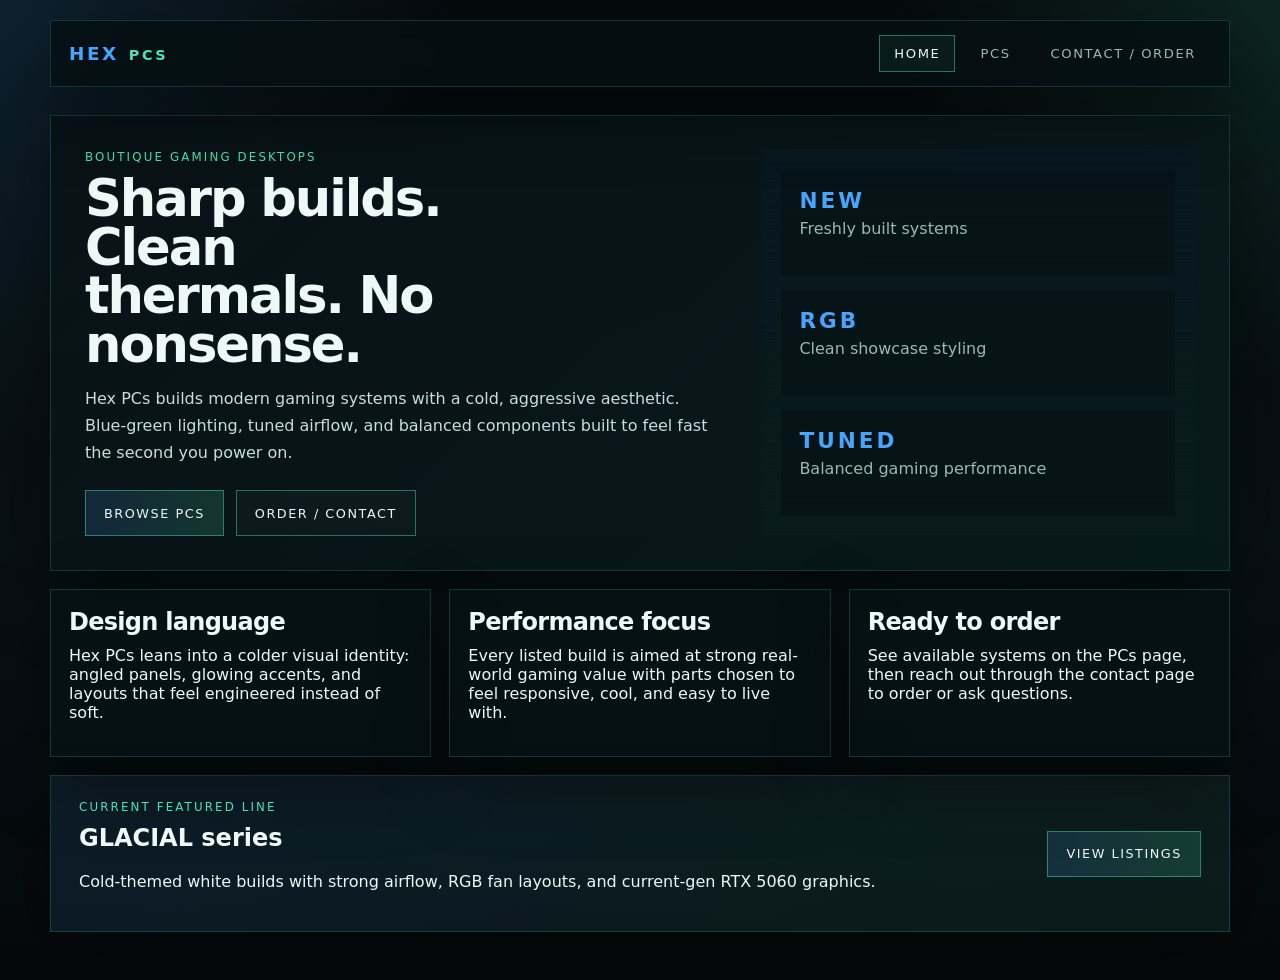
==== commit dcca266d: "Add files via upload" ====
--- a/index.html
+++ b/index.html
@@ -3,62 +3,88 @@
 <head>
   <meta charset="UTF-8" />
   <meta name="viewport" content="width=device-width, initial-scale=1.0" />
-  <title>Hex PCs | Home</title>
+  <title>Hex PCs — Custom Gaming Systems</title>
   <link rel="stylesheet" href="styles.css" />
 </head>
 <body>
-  <div class="container">
-    <nav class="navbar">
-      <a class="brand" href="index.html"><span class="logo">H</span><span>HEX PCS</span></a>
-      <div class="nav-links">
-        <a class="active" href="index.html">Home</a>
-        <a href="pcs.html">PCs</a>
-        <a href="contact.html">Contact / Order</a>
-      </div>
-    </nav>
+  <div class="site-shell">
+    <header class="topbar">
+      <a class="brand" href="index.html">
+        <span class="brand-mark">HEX</span>
+        <span class="brand-text">PCs</span>
+      </a>
+      <nav class="nav">
+        <a class="nav-link active" href="index.html">Home</a>
+        <a class="nav-link" href="pcs.html">PCs</a>
+        <a class="nav-link" href="contact.html">Contact / Order</a>
+      </nav>
+    </header>
 
-    <section class="panel hero">
-      <div class="hero-grid">
-        <div>
-          <div class="eyebrow">Modern custom gaming systems</div>
-          <h1>Prebuilt gaming PCs <span>made easy.</span></h1>
-          <p>
-            Hex PCs builds clean, modern gaming systems with strong parts, standout aesthetics,
-            and ready-to-play performance. Browse the current lineup and order your next setup.
+    <main>
+      <section class="hero hero-home">
+        <div class="hero-copy">
+          <p class="eyebrow">Boutique gaming desktops</p>
+          <h1>Sharp builds. Clean thermals. No nonsense.</h1>
+          <p class="lead">
+            Hex PCs builds modern gaming systems with a cold, aggressive aesthetic.
+            Blue-green lighting, tuned airflow, and balanced components built to feel fast the second you power on.
           </p>
-          <div class="button-row">
+          <div class="hero-actions">
             <a class="btn btn-primary" href="pcs.html">Browse PCs</a>
-            <a class="btn btn-secondary" href="contact.html">Contact / Order</a>
+            <a class="btn btn-secondary" href="contact.html">Order / Contact</a>
           </div>
         </div>
-        <div class="hero-visual">
-          <img src="glacial-i-cutout.png" alt="Hex PCs GLACIAL I" />
+        <div class="hero-panel scan-panel">
+          <div class="panel-line"></div>
+          <div class="hero-stats">
+            <div class="stat-card">
+              <span class="stat-value">NEW</span>
+              <span class="stat-label">Freshly built systems</span>
+            </div>
+            <div class="stat-card">
+              <span class="stat-value">RGB</span>
+              <span class="stat-label">Clean showcase styling</span>
+            </div>
+            <div class="stat-card">
+              <span class="stat-value">TUNED</span>
+              <span class="stat-label">Balanced gaming performance</span>
+            </div>
+          </div>
         </div>
-      </div>
-    </section>
+      </section>
 
-    <section class="panel">
-      <div class="section-head">
-        <h2>Why Hex PCs</h2>
-        <p>Built to look sharp, run clean, and feel premium from the moment you power them on.</p>
-      </div>
-      <div class="stats">
-        <div class="stat">
-          <h3>Gaming Ready</h3>
-          <p>Balanced parts chosen for modern titles, smooth performance, and a polished overall build.</p>
+      <section class="grid-three feature-grid">
+        <article class="feature-card">
+          <h2>Design language</h2>
+          <p>
+            Hex PCs leans into a colder visual identity: angled panels, glowing accents, and layouts that feel engineered instead of soft.
+          </p>
+        </article>
+        <article class="feature-card">
+          <h2>Performance focus</h2>
+          <p>
+            Every listed build is aimed at strong real-world gaming value with parts chosen to feel responsive, cool, and easy to live with.
+          </p>
+        </article>
+        <article class="feature-card">
+          <h2>Ready to order</h2>
+          <p>
+            See available systems on the PCs page, then reach out through the contact page to order or ask questions.
+          </p>
+        </article>
+      </section>
+
+      <section class="cta-band">
+        <div>
+          <p class="eyebrow">Current featured line</p>
+          <h2>GLACIAL series</h2>
+          <p>
+            Cold-themed white builds with strong airflow, RGB fan layouts, and current-gen RTX 5060 graphics.
+          </p>
         </div>
-        <div class="stat">
-          <h3>Clean Aesthetics</h3>
-          <p>Modern blue and green branding, clean cable presentation, and attention-grabbing RGB styling.</p>
-        </div>
-        <div class="stat">
-          <h3>Direct Ordering</h3>
-          <p>Simple product pages and a direct contact route for questions, availability, and orders.</p>
-        </div>
-      </div>
-    </section>
-
-    <div class="footer">© Hex PCs</div>
+        <a class="btn btn-primary" href="pcs.html">View listings</a>
+      </section>
+    </main>
   </div>
 </body>
 </html>
--- a/styles.css
+++ b/styles.css
@@ -1,374 +1,471 @@
 :root {
-  --bg: #07141c;
-  --bg-2: #0b1f2b;
-  --panel: rgba(9, 25, 35, 0.84);
-  --panel-2: rgba(12, 34, 47, 0.92);
-  --line: rgba(74, 235, 189, 0.16);
-  --text: #eefcff;
-  --muted: #9cb7c0;
-  --blue: #39a9ff;
-  --green: #44f5b6;
-  --blue-2: #1f74ff;
-  --shadow: 0 22px 55px rgba(0, 0, 0, 0.36);
-  --radius: 24px;
-}
+  --bg: #071012;
+  --bg2: #0b171b;
+  --panel: rgba(8, 22, 26, 0.82);
+  --panel-2: rgba(10, 28, 31, 0.96);
+  --line: rgba(70, 196, 185, 0.22);
+  --line-strong: rgba(72, 229, 176, 0.45);
+  --text: #edf8f7;
+  --muted: #99b8b4;
+  --blue: #46a6ff;
+  --green: #48e5b0;
+  --sale: #8df6cf;
+  --danger: #9cb0ad;
+  --shadow: 0 24px 70px rgba(0, 0, 0, 0.45);
+}
+
 * { box-sizing: border-box; }
 html, body { margin: 0; padding: 0; }
 body {
   font-family: Inter, ui-sans-serif, system-ui, -apple-system, BlinkMacSystemFont, "Segoe UI", sans-serif;
   color: var(--text);
+  background:
+    radial-gradient(circle at top left, rgba(70,166,255,0.14), transparent 28%),
+    radial-gradient(circle at top right, rgba(72,229,176,0.12), transparent 24%),
+    linear-gradient(180deg, #050b0d 0%, #081114 55%, #05090b 100%);
   min-height: 100vh;
-  background:
-    radial-gradient(circle at 15% 0%, rgba(57,169,255,0.15), transparent 23%),
-    radial-gradient(circle at 100% 20%, rgba(68,245,182,0.14), transparent 20%),
-    linear-gradient(180deg, #08131b 0%, #061017 100%);
-}
-body::before,
-body::after {
-  content: "";
-  position: fixed;
-  width: 300px;
-  height: 300px;
-  border-radius: 50%;
-  filter: blur(80px);
-  opacity: .16;
-  pointer-events: none;
-  z-index: 0;
-}
-body::before { background: var(--blue); top: 30px; left: -110px; }
-body::after { background: var(--green); bottom: 40px; right: -90px; }
-.container {
-  position: relative;
-  z-index: 1;
-  width: min(1180px, calc(100% - 28px));
-  margin: 20px auto 40px;
-}
-.navbar {
+}
+
+a { color: inherit; text-decoration: none; }
+
+.site-shell {
+  width: min(1180px, calc(100% - 32px));
+  margin: 0 auto;
+  padding: 20px 0 48px;
+}
+
+.topbar {
   display: flex;
   align-items: center;
   justify-content: space-between;
-  gap: 16px;
-  padding: 16px 18px;
+  gap: 18px;
+  padding: 14px 18px;
+  background: rgba(5, 15, 18, 0.82);
   border: 1px solid var(--line);
-  border-radius: 20px;
-  background: rgba(6, 18, 26, 0.78);
-  backdrop-filter: blur(16px);
   box-shadow: var(--shadow);
+  backdrop-filter: blur(14px);
   position: sticky;
   top: 16px;
   z-index: 5;
 }
+
 .brand {
-  display: flex;
-  align-items: center;
-  gap: 14px;
-  text-decoration: none;
+  display: inline-flex;
+  align-items: baseline;
+  gap: 10px;
+  text-transform: uppercase;
+  letter-spacing: 0.16em;
+}
+
+.brand-mark {
+  color: var(--blue);
+  font-weight: 800;
+  font-size: 1.15rem;
+}
+
+.brand-text {
+  color: var(--green);
+  font-weight: 700;
+  font-size: 0.9rem;
+}
+
+.nav {
+  display: flex;
+  gap: 10px;
+  flex-wrap: wrap;
+}
+
+.nav-link {
+  padding: 10px 14px;
+  border: 1px solid transparent;
+  color: var(--muted);
+  transition: 0.2s ease;
+  text-transform: uppercase;
+  font-size: 0.82rem;
+  letter-spacing: 0.12em;
+}
+
+.nav-link:hover,
+.nav-link.active {
   color: var(--text);
-  font-weight: 800;
-  letter-spacing: .04em;
-}
-.logo {
-  width: 42px;
-  height: 42px;
-  border-radius: 14px;
-  display: grid;
-  place-items: center;
-  font-weight: 900;
-  background: linear-gradient(135deg, var(--blue), var(--green));
-  box-shadow: 0 0 30px rgba(57,169,255,0.35);
-  color: white;
-}
-.nav-links {
-  display: flex;
+  border-color: var(--line-strong);
+  background: rgba(72, 229, 176, 0.06);
+}
+
+.hero,
+.page-header,
+.feature-card,
+.cta-band,
+.pc-card,
+.contact-card {
+  border: 1px solid var(--line);
+  box-shadow: var(--shadow);
+}
+
+.hero {
+  margin-top: 28px;
+  padding: 34px;
+  background: linear-gradient(135deg, rgba(8,18,22,0.95), rgba(8,26,30,0.88));
+  display: grid;
+  grid-template-columns: 1.2fr 0.8fr;
+  gap: 26px;
+  align-items: stretch;
+}
+
+.hero-home {
+  min-height: 420px;
+}
+
+.eyebrow {
+  margin: 0 0 10px;
+  color: var(--green);
+  text-transform: uppercase;
+  letter-spacing: 0.18em;
+  font-size: 0.74rem;
+}
+
+h1, h2, p { margin-top: 0; }
+
+h1 {
+  font-size: clamp(2.2rem, 4vw, 4.1rem);
+  line-height: 0.95;
+  letter-spacing: -0.04em;
+  margin-bottom: 16px;
+  max-width: 10ch;
+}
+
+.lead {
+  color: #c6dfdb;
+  line-height: 1.7;
+  max-width: 62ch;
+}
+
+.narrow { max-width: 52ch; }
+
+.hero-actions {
+  display: flex;
+  gap: 12px;
   flex-wrap: wrap;
-  gap: 10px;
-}
-.nav-links a {
-  color: var(--text);
-  text-decoration: none;
-  font-weight: 700;
-  padding: 10px 16px;
-  border-radius: 999px;
-  border: 1px solid transparent;
-  transition: .2s ease;
-}
-.nav-links a:hover,
-.nav-links a.active {
-  border-color: var(--line);
-  background: linear-gradient(135deg, rgba(57,169,255,.15), rgba(68,245,182,.10));
-}
-.panel {
-  margin-top: 22px;
-  border: 1px solid var(--line);
-  background: var(--panel);
-  border-radius: var(--radius);
-  box-shadow: var(--shadow);
-  overflow: hidden;
-}
-.hero {
-  padding: 68px 28px;
-  background:
-    radial-gradient(circle at 20% 14%, rgba(57,169,255,0.2), transparent 18%),
-    radial-gradient(circle at 82% 24%, rgba(68,245,182,0.14), transparent 24%),
-    linear-gradient(160deg, rgba(12, 33, 45, 0.96), rgba(7, 18, 26, 0.96));
-}
-.hero-grid {
-  display: grid;
-  grid-template-columns: 1.08fr .92fr;
-  gap: 28px;
-  align-items: center;
-}
-.eyebrow {
-  display: inline-flex;
-  align-items: center;
-  gap: 8px;
-  padding: 8px 12px;
-  border-radius: 999px;
-  border: 1px solid var(--line);
-  color: var(--green);
-  background: rgba(255,255,255,0.02);
-  font-size: .95rem;
-  font-weight: 700;
-}
-.hero h1 {
-  font-size: clamp(2.5rem, 5vw, 4.8rem);
-  line-height: .94;
-  letter-spacing: -.05em;
-  margin: 16px 0 14px;
-  max-width: 10ch;
-}
-.hero h1 span {
-  background: linear-gradient(135deg, var(--blue), var(--green));
-  -webkit-background-clip: text;
-  background-clip: text;
-  color: transparent;
-}
-.hero p {
-  color: var(--muted);
-  line-height: 1.7;
-  max-width: 58ch;
-  margin: 0 0 28px;
-}
-.button-row { display: flex; gap: 14px; flex-wrap: wrap; }
+  margin-top: 24px;
+}
+
 .btn {
   display: inline-flex;
   align-items: center;
   justify-content: center;
-  text-decoration: none;
-  font-weight: 800;
-  padding: 14px 18px;
-  border-radius: 16px;
-  border: 1px solid var(--line);
-  transition: .18s ease;
-}
-.btn:hover { transform: translateY(-2px); }
+  min-height: 46px;
+  padding: 0 18px;
+  text-transform: uppercase;
+  letter-spacing: 0.12em;
+  font-size: 0.8rem;
+  border: 1px solid var(--line-strong);
+  transition: transform 0.15s ease, background 0.2s ease;
+}
+
+.btn:hover { transform: translateY(-1px); }
+
 .btn-primary {
-  color: #031015;
-  background: linear-gradient(135deg, var(--green), #98fad8);
-  box-shadow: 0 16px 28px rgba(68,245,182,0.18);
-}
-.btn-secondary { color: var(--text); background: rgba(255,255,255,0.03); }
-.hero-visual,
-.pc-visual {
-  min-height: 360px;
-  padding: 24px;
-  border-radius: 24px;
-  background: linear-gradient(180deg, rgba(16, 43, 58, .94), rgba(8, 21, 30, .94));
-  border: 1px solid rgba(255,255,255,.08);
-  display: grid;
-  place-items: center;
+  background: linear-gradient(90deg, rgba(70,166,255,0.14), rgba(72,229,176,0.16));
+}
+
+.btn-secondary {
+  background: rgba(255,255,255,0.02);
+}
+
+.scan-panel {
   position: relative;
-}
-.hero-visual::before,
-.pc-visual::before {
-  content: "";
+  overflow: hidden;
+  min-height: 260px;
+  background:
+    linear-gradient(180deg, rgba(70,166,255,0.06), transparent),
+    linear-gradient(0deg, rgba(72,229,176,0.06), transparent),
+    rgba(4, 14, 17, 0.9);
+}
+
+.panel-line {
   position: absolute;
-  inset: auto 10% 4% 10%;
-  height: 24px;
-  background: radial-gradient(circle, rgba(68,245,182,.35), transparent 60%);
-  filter: blur(20px);
-}
-.hero-visual img,
-.pc-visual img {
-  max-width: 100%;
-  max-height: 420px;
-  object-fit: contain;
+  inset: 0;
+  background-image: linear-gradient(rgba(255,255,255,0.04) 1px, transparent 1px);
+  background-size: 100% 10px;
+  opacity: 0.4;
+  pointer-events: none;
+}
+
+.hero-stats {
   position: relative;
   z-index: 1;
-  filter: drop-shadow(0 20px 40px rgba(0,0,0,.35));
-}
-.stats {
-  display: grid;
-  grid-template-columns: repeat(3, minmax(0,1fr));
+  display: grid;
+  gap: 14px;
+  padding: 20px;
+  height: 100%;
+}
+
+.stat-card,
+.feature-card,
+.contact-card {
+  background: rgba(6, 18, 22, 0.72);
+  padding: 18px;
+}
+
+.stat-value {
+  display: block;
+  color: var(--blue);
+  font-weight: 800;
+  letter-spacing: 0.14em;
+  font-size: 1.35rem;
+  margin-bottom: 6px;
+}
+
+.stat-label,
+.small-note,
+.contact-list,
+.pc-subtitle {
+  color: var(--muted);
+}
+
+.grid-three {
+  display: grid;
+  grid-template-columns: repeat(3, 1fr);
+  gap: 18px;
+  margin-top: 18px;
+}
+
+.feature-card h2,
+.contact-card h2,
+.pc-card h2 {
+  margin-bottom: 10px;
+  letter-spacing: -0.03em;
+}
+
+.cta-band {
+  margin-top: 18px;
+  padding: 24px 28px;
+  background: linear-gradient(90deg, rgba(70,166,255,0.1), rgba(72,229,176,0.08));
+  display: flex;
+  justify-content: space-between;
+  align-items: center;
   gap: 16px;
-  padding: 24px 28px 30px;
-}
-.stat {
-  border: 1px solid var(--line);
-  background: rgba(255,255,255,0.02);
-  border-radius: 20px;
+}
+
+.page-header {
+  margin-top: 28px;
+  padding: 28px;
+  background: rgba(7, 19, 23, 0.88);
+}
+
+.page-header h1 {
+  max-width: none;
+  font-size: clamp(1.9rem, 3vw, 3rem);
+}
+
+.pc-grid {
+  display: grid;
+  grid-template-columns: repeat(2, minmax(0, 1fr));
+  gap: 20px;
+  margin-top: 20px;
+}
+
+.pc-card {
+  background: linear-gradient(180deg, rgba(7,18,22,0.96), rgba(9,24,27,0.95));
+  overflow: hidden;
+}
+
+.pc-image-wrap {
+  min-height: 290px;
+  display: flex;
+  align-items: center;
+  justify-content: center;
   padding: 22px;
-}
-.stat h3 { margin: 0 0 10px; font-size: 1rem; }
-.stat p { margin: 0; color: var(--muted); line-height: 1.65; }
-.section-head {
-  padding: 26px 28px 0;
-}
-.section-head h2 {
-  font-size: clamp(1.8rem, 4vw, 2.8rem);
-  letter-spacing: -.04em;
+  background:
+    radial-gradient(circle at top, rgba(70,166,255,0.12), transparent 40%),
+    radial-gradient(circle at bottom, rgba(72,229,176,0.12), transparent 38%),
+    linear-gradient(180deg, rgba(255,255,255,0.02), rgba(255,255,255,0.01));
+  border-bottom: 1px solid var(--line);
+}
+
+.pc-image {
+  max-width: 100%;
+  max-height: 310px;
+  object-fit: contain;
+  filter: drop-shadow(0 22px 30px rgba(0,0,0,0.38));
+}
+
+.pc-content {
+  padding: 22px;
+}
+
+.pc-topline {
+  display: flex;
+  justify-content: space-between;
+  gap: 12px;
+  align-items: center;
+  margin-bottom: 12px;
+}
+
+.pc-tag,
+.sale-pill {
   margin: 0;
-}
-.section-head p {
-  color: var(--muted);
-  line-height: 1.7;
-  margin: 10px 0 0;
-}
-.pc-grid {
-  display: grid;
-  grid-template-columns: 1fr 1fr;
-  gap: 24px;
-  padding: 26px 28px 30px;
-}
-.pc-card {
-  border: 1px solid var(--line);
-  border-radius: 24px;
-  background: linear-gradient(180deg, rgba(14,36,49,.95), rgba(8,20,28,.95));
-  overflow: hidden;
-}
-.pc-body {
-  padding: 24px;
-}
-.kicker {
+  text-transform: uppercase;
+  letter-spacing: 0.14em;
+  font-size: 0.72rem;
+}
+
+.pc-tag { color: var(--blue); }
+.sale-pill {
+  color: #071012;
+  background: var(--sale);
+  padding: 6px 8px;
+  font-weight: 800;
+}
+
+.price-block {
+  display: flex;
+  align-items: baseline;
+  gap: 10px;
+  margin: 18px 0;
+}
+
+.old-price {
+  color: var(--danger);
+  text-decoration: line-through;
+  font-size: 1rem;
+}
+
+.new-price {
+  font-size: 2rem;
+  font-weight: 800;
   color: var(--green);
-  font-weight: 800;
-  letter-spacing: .12em;
-  text-transform: uppercase;
-  font-size: .78rem;
-}
-.pc-body h3 { font-size: 2rem; margin: 12px 0 8px; letter-spacing: -.04em; }
-.price-row {
-  display: flex;
-  align-items: baseline;
+  letter-spacing: -0.04em;
+}
+
+.spec-dropdown {
+  border-top: 1px solid var(--line);
+  border-bottom: 1px solid var(--line);
+  margin: 14px 0 12px;
+  padding: 12px 0;
+}
+
+.spec-dropdown summary {
+  cursor: pointer;
+  list-style: none;
+  font-weight: 700;
+  text-transform: uppercase;
+  letter-spacing: 0.12em;
+  font-size: 0.78rem;
+  color: #d6eeea;
+}
+.spec-dropdown summary::-webkit-details-marker { display: none; }
+
+.spec-dropdown summary::after {
+  content: "+";
+  float: right;
+  color: var(--green);
+  font-size: 1.2rem;
+  line-height: 1;
+}
+
+.spec-dropdown[open] summary::after { content: "−"; }
+
+.spec-list {
+  list-style: none;
+  padding: 14px 0 0;
+  margin: 0;
+  display: grid;
   gap: 12px;
-  margin: 0 0 14px;
-}
-.old-price {
-  color: #7f98a2;
-  text-decoration: line-through;
-  font-size: 1.05rem;
-}
-.new-price {
+}
+
+.spec-list li {
+  display: grid;
+  gap: 4px;
+  padding-left: 14px;
+  border-left: 2px solid rgba(72,229,176,0.34);
+}
+
+.spec-list span {
+  color: var(--blue);
+  font-size: 0.72rem;
+  letter-spacing: 0.16em;
+}
+
+.spec-list strong {
+  font-size: 1rem;
+  letter-spacing: -0.02em;
+}
+
+.small-note {
+  font-size: 0.78rem;
+  line-height: 1.55;
+}
+
+.contact-layout {
+  display: grid;
+  grid-template-columns: 1.1fr 0.9fr;
+  gap: 20px;
+  margin-top: 20px;
+}
+
+.contact-big {
+  font-size: clamp(1.2rem, 2vw, 1.8rem);
+  letter-spacing: -0.03em;
+  margin-bottom: 12px;
+}
+
+.contact-big a {
   color: var(--green);
-  font-size: 2rem;
-  font-weight: 900;
-}
-.badge {
-  display: inline-flex;
-  border: 1px solid rgba(68,245,182,.25);
-  background: rgba(68,245,182,.08);
-  color: var(--green);
-  border-radius: 999px;
-  padding: 8px 12px;
-  font-weight: 800;
-  font-size: .82rem;
-}
-.note {
-  color: #89a5af;
-  font-size: .84rem;
-  line-height: 1.6;
-  margin-top: 14px;
-}
-.spec-toggle {
-  margin-top: 18px;
-  width: 100%;
-}
-.spec-toggle summary {
-  list-style: none;
-  cursor: pointer;
-  user-select: none;
-  font-weight: 800;
-  padding: 14px 16px;
-  border: 1px solid var(--line);
-  border-radius: 16px;
-  background: rgba(255,255,255,0.03);
-}
-.spec-toggle summary::-webkit-details-marker { display: none; }
-.spec-toggle[open] summary { border-bottom-left-radius: 10px; border-bottom-right-radius: 10px; }
-.spec-list {
-  margin: 12px 0 0;
-  padding: 18px 18px 8px;
-  border: 1px solid var(--line);
-  border-radius: 16px;
-  background: rgba(255,255,255,0.02);
-}
-.spec-item {
-  padding: 0 0 14px;
-  margin: 0 0 14px;
-  border-bottom: 1px solid rgba(255,255,255,0.07);
-}
-.spec-item:last-child { border-bottom: 0; margin-bottom: 0; padding-bottom: 0; }
-.spec-label {
-  display: block;
-  color: var(--green);
-  font-size: .78rem;
-  letter-spacing: .14em;
-  text-transform: uppercase;
-  margin-bottom: 6px;
-  font-weight: 800;
-}
-.spec-value {
-  color: var(--text);
-  font-size: 1.02rem;
-  font-weight: 700;
-  line-height: 1.55;
-}
-.contact-grid {
-  display: grid;
-  grid-template-columns: 1fr .95fr;
-  gap: 24px;
-  padding: 26px 28px 30px;
-}
-.contact-card,
-.info-card {
-  border: 1px solid var(--line);
-  background: linear-gradient(180deg, rgba(14,36,49,.95), rgba(8,20,28,.95));
-  border-radius: 24px;
-  padding: 24px;
-}
-.contact-card h3,
-.info-card h3 { margin: 0 0 10px; font-size: 1.35rem; }
-.contact-card p,
-.info-card p,
-.contact-card li,
-.info-card li { color: var(--muted); line-height: 1.75; }
-.contact-mail {
-  display: inline-flex;
-  margin-top: 10px;
-  font-size: 1.1rem;
-  color: var(--text);
-  text-decoration: none;
-  font-weight: 800;
-  border: 1px solid var(--line);
-  border-radius: 16px;
-  padding: 14px 16px;
-  background: rgba(255,255,255,0.03);
-}
-.footer {
-  text-align: center;
-  color: #89a5af;
-  padding: 18px 0 8px;
-  font-size: .92rem;
-}
+}
+
+.contact-list {
+  margin: 0;
+  padding-left: 18px;
+  line-height: 1.8;
+}
+
 @media (max-width: 900px) {
-  .hero-grid, .pc-grid, .contact-grid { grid-template-columns: 1fr; }
-  .stats { grid-template-columns: 1fr; }
-}
+  .hero,
+  .pc-grid,
+  .grid-three,
+  .contact-layout,
+  .cta-band {
+    grid-template-columns: 1fr;
+    display: grid;
+  }
+
+  .cta-band {
+    justify-content: start;
+  }
+
+  .topbar {
+    position: static;
+  }
+}
+
 @media (max-width: 640px) {
-  .container { width: min(100% - 20px, 1180px); }
-  .navbar { flex-direction: column; align-items: stretch; }
-  .nav-links { justify-content: center; }
-  .hero, .section-head, .pc-grid, .contact-grid, .stats { padding-left: 18px; padding-right: 18px; }
-  .hero { padding-top: 42px; padding-bottom: 42px; }
-  .hero-visual, .pc-visual { min-height: 280px; }
-}
+  .site-shell {
+    width: min(100% - 20px, 1180px);
+    padding-top: 10px;
+  }
+
+  .topbar,
+  .hero,
+  .page-header,
+  .pc-content,
+  .feature-card,
+  .contact-card,
+  .cta-band {
+    padding-left: 16px;
+    padding-right: 16px;
+  }
+
+  h1 {
+    font-size: 2.1rem;
+  }
+
+  .nav {
+    gap: 6px;
+  }
+
+  .nav-link {
+    padding: 8px 10px;
+    font-size: 0.74rem;
+  }
+}
